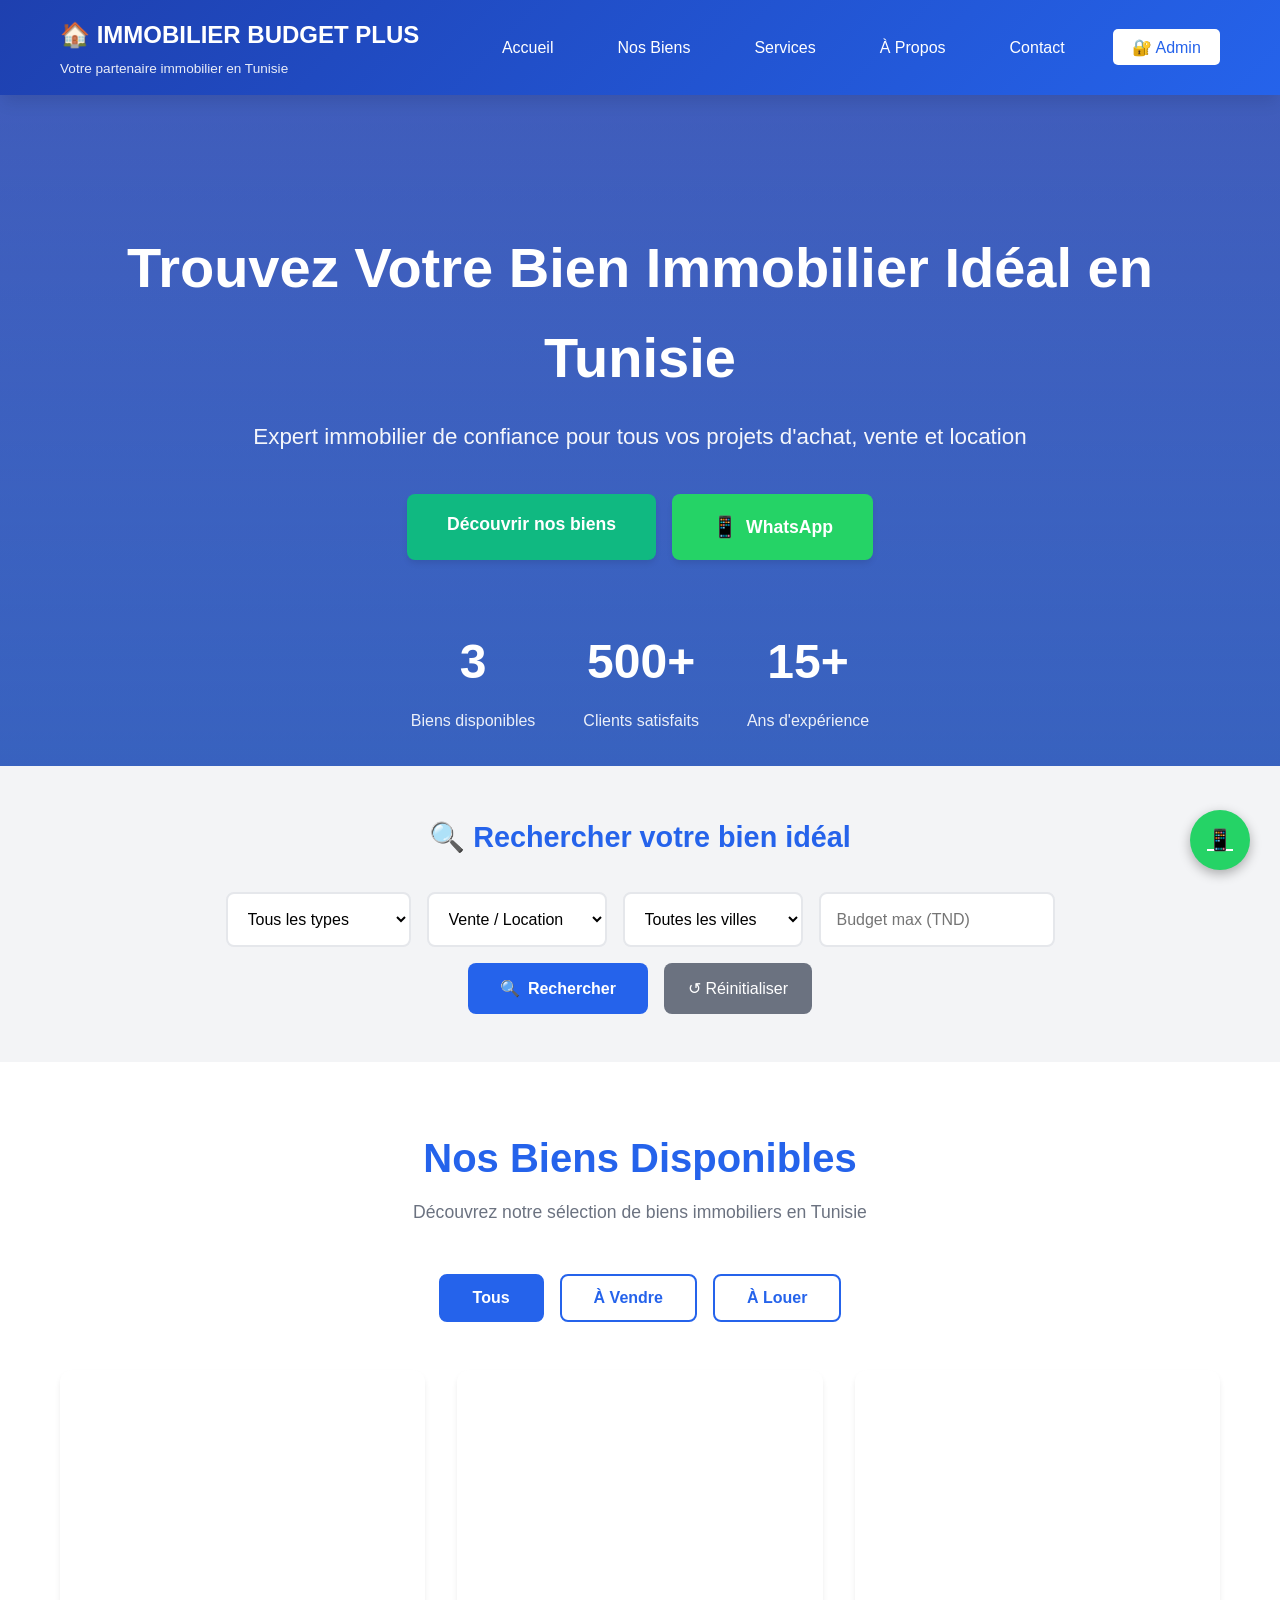
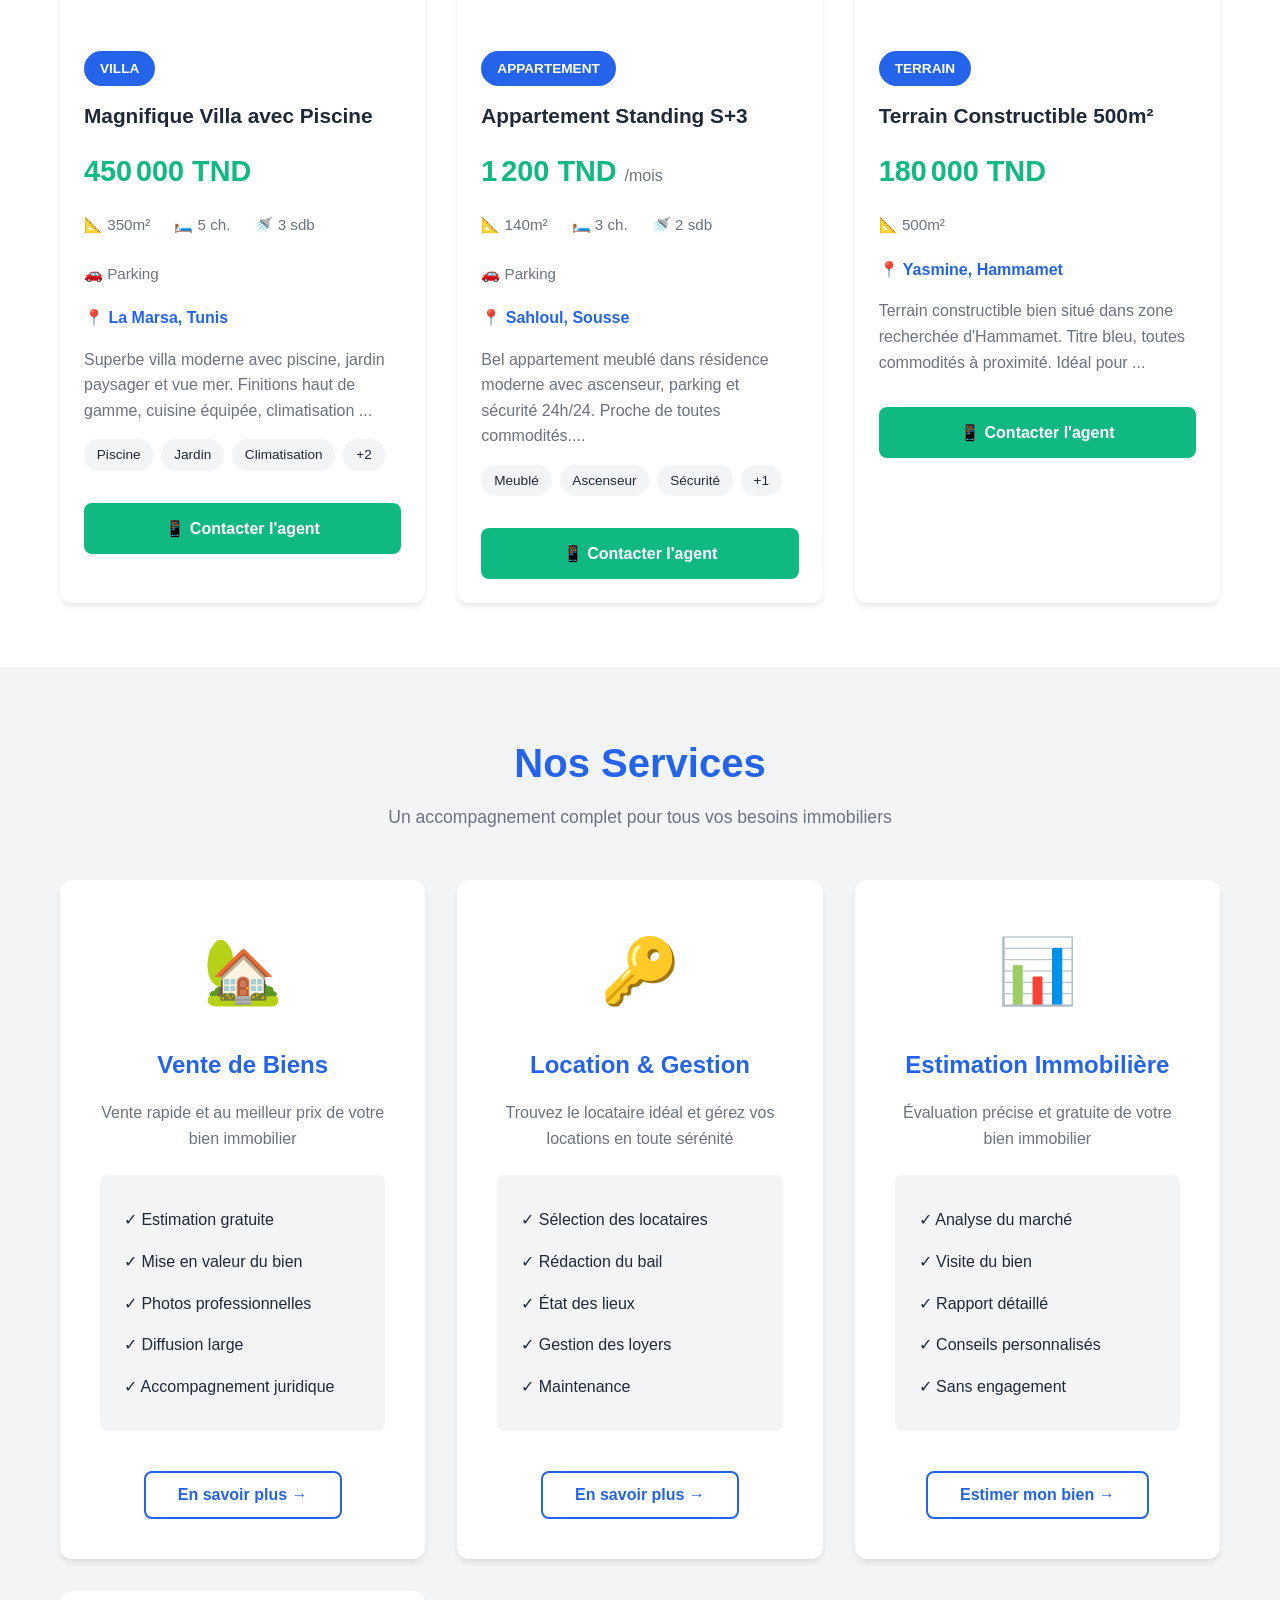
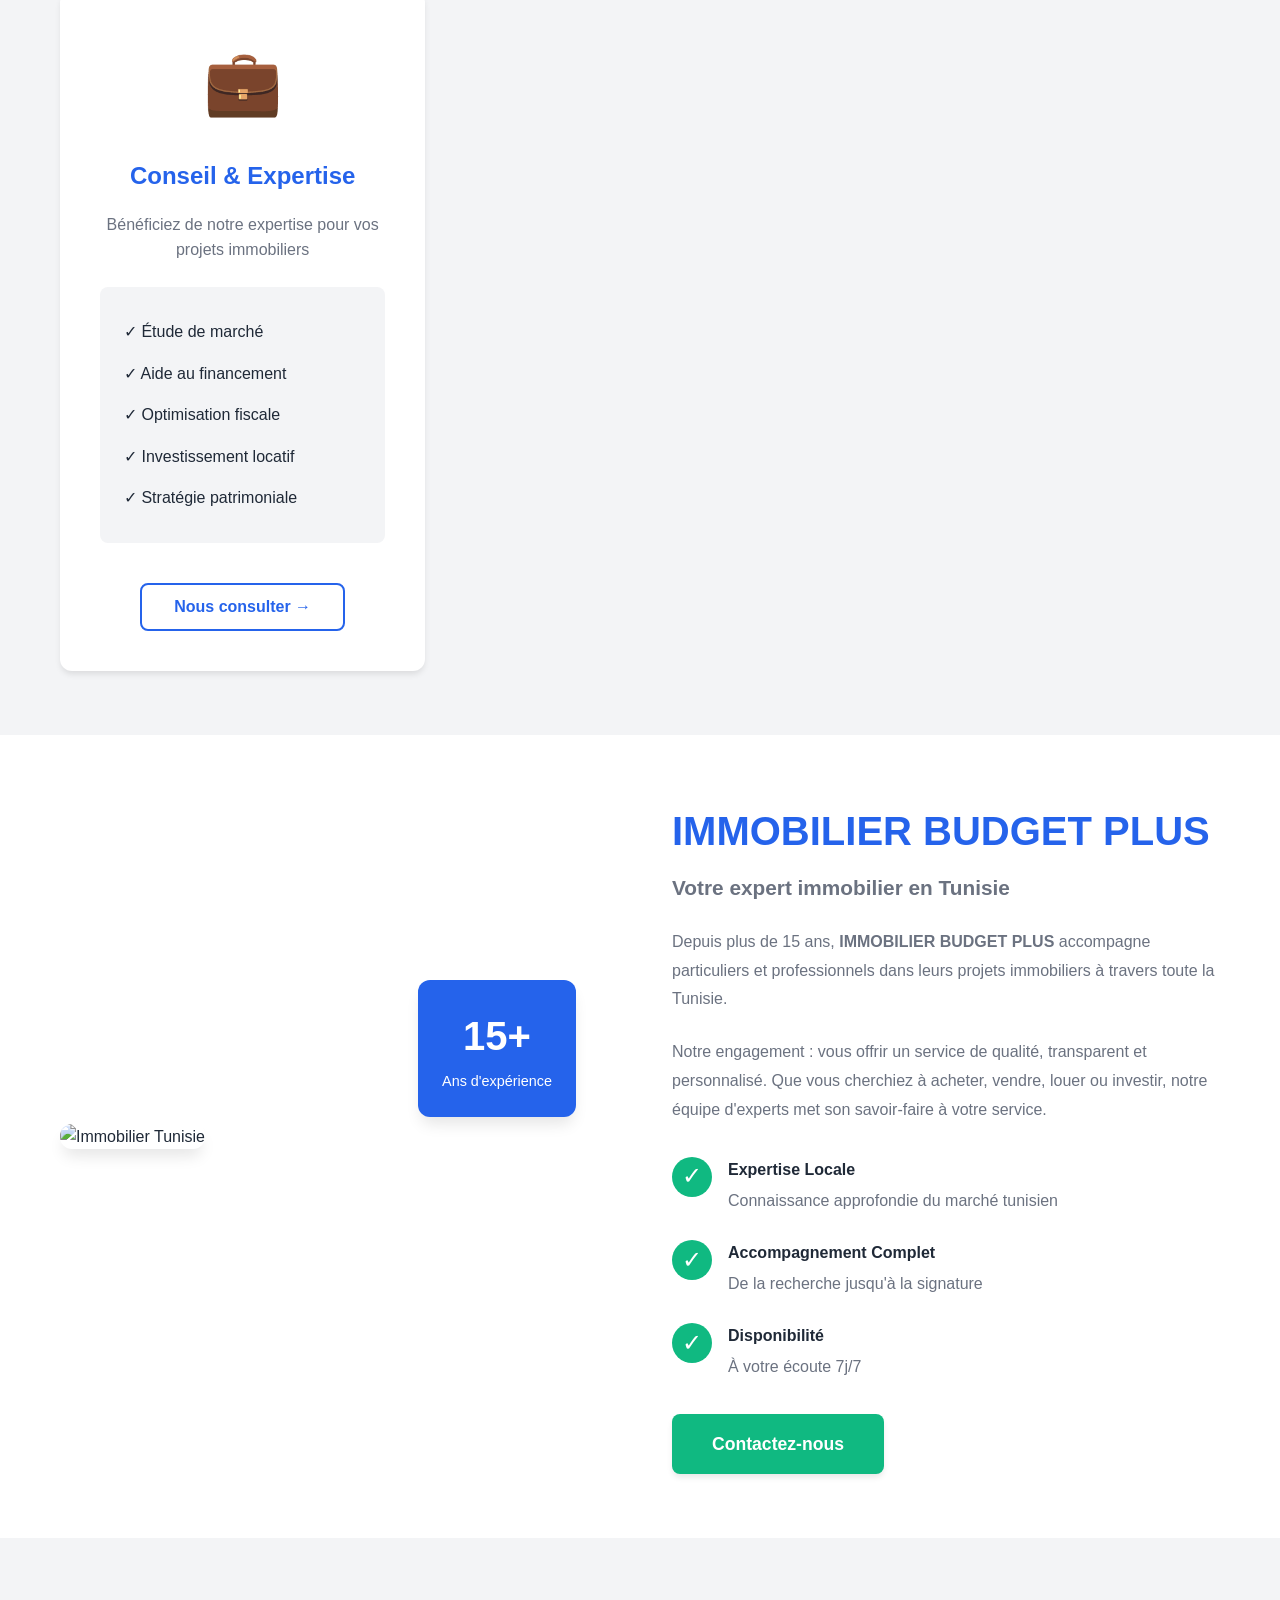
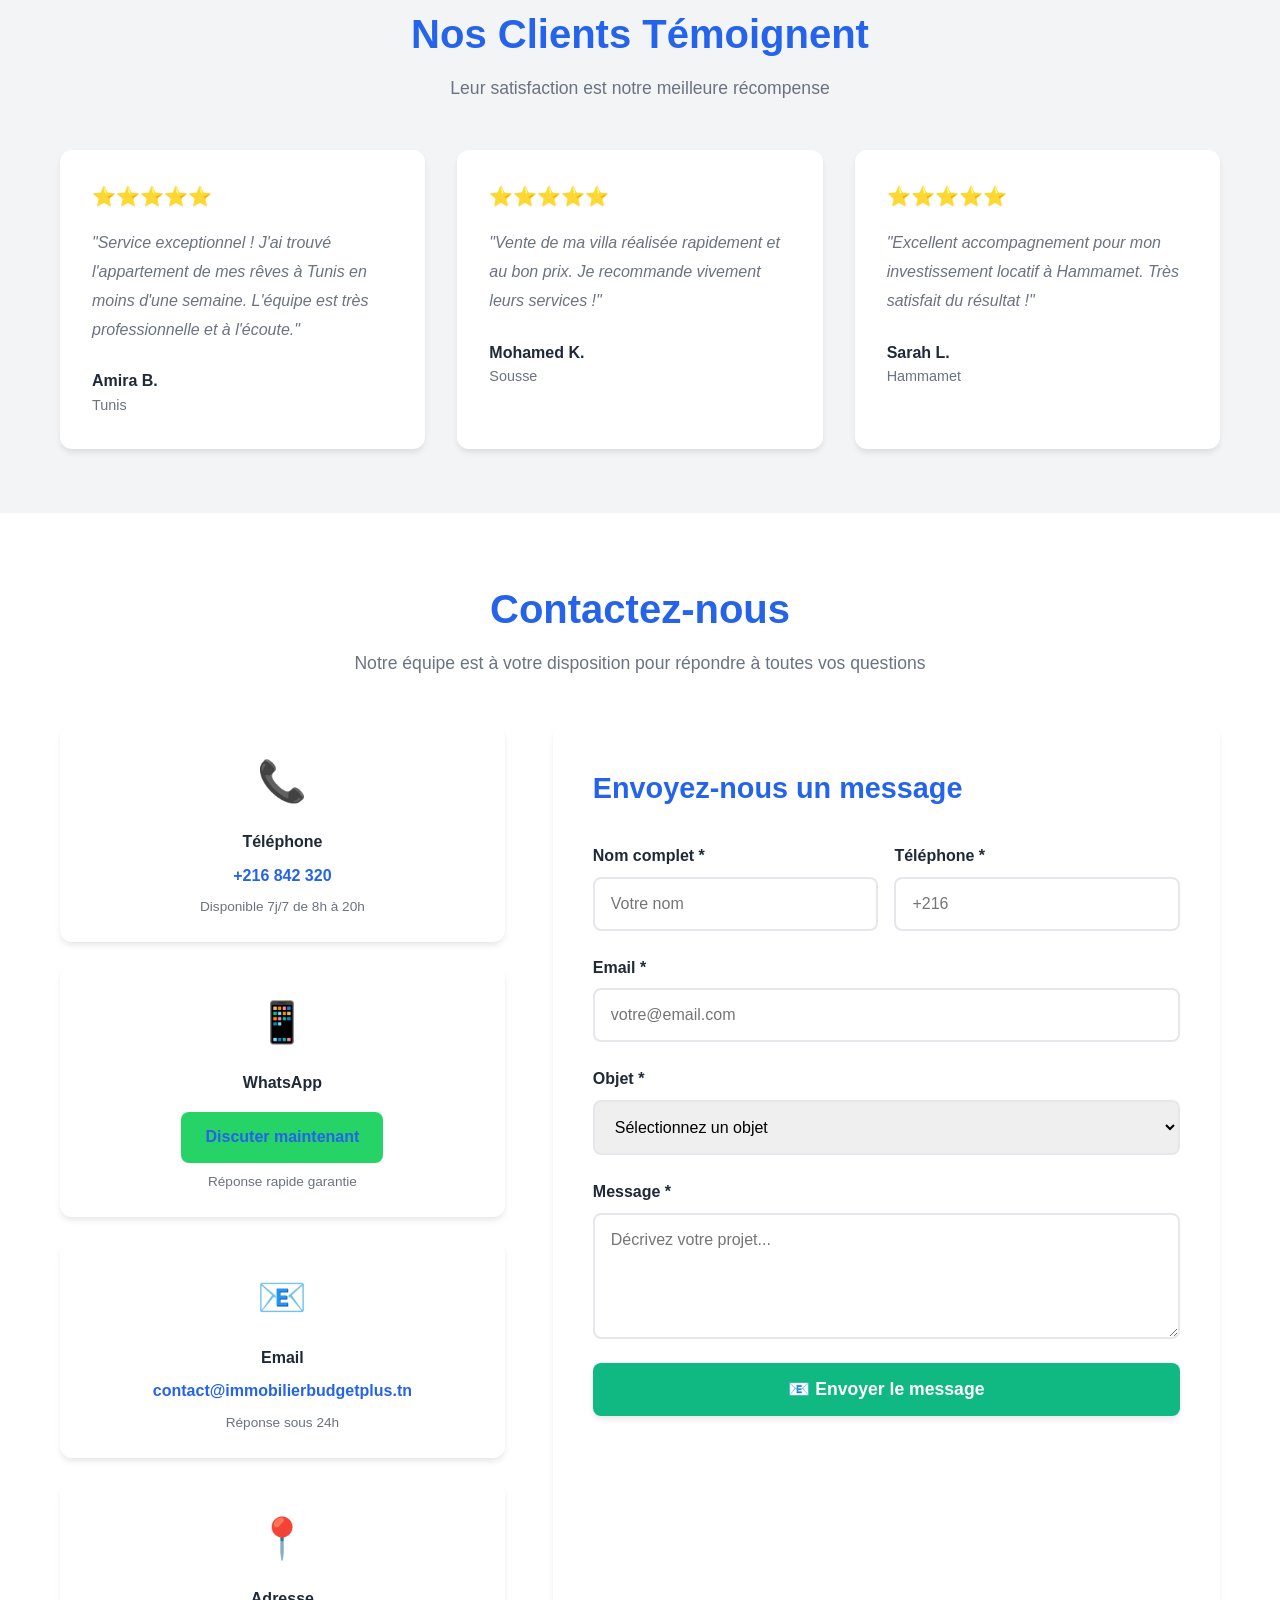
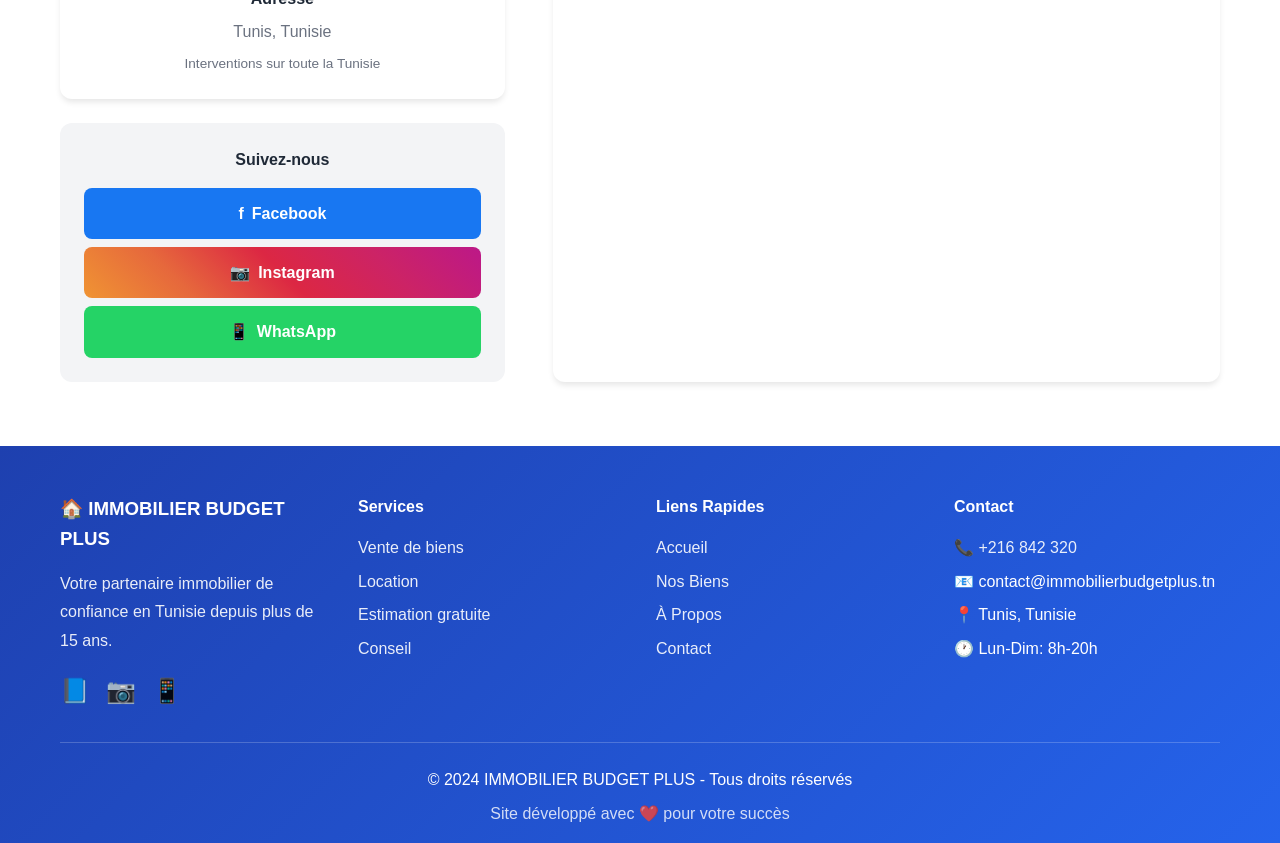
==== index.html @ 7d94a176 "Add files via upload" ====
<!DOCTYPE html>
<html lang="fr">
<head>
    <meta charset="UTF-8">
    <meta name="viewport" content="width=device-width, initial-scale=1.0">
    <title>IMMOBILIER BUDGET PLUS - Votre Agent Immobilier en Tunisie</title>
    <link rel="stylesheet" href="style.css">
</head>
<body>
    <!-- En-tête -->
    <header>
        <nav class="navbar">
            <div class="container">
                <div class="logo">
                    <h1>🏠 IMMOBILIER BUDGET PLUS</h1>
                    <p class="slogan">Votre partenaire immobilier en Tunisie</p>
                </div>
                <ul class="nav-menu">
                    <li><a href="#accueil">Accueil</a></li>
                    <li><a href="#biens">Nos Biens</a></li>
                    <li><a href="#services">Services</a></li>
                    <li><a href="#apropos">À Propos</a></li>
                    <li><a href="#contact">Contact</a></li>
                    <li><a href="admin.html" class="btn-admin">🔐 Admin</a></li>
                </ul>
                <div class="mobile-menu-toggle" onclick="toggleMobileMenu()">
                    <span></span>
                    <span></span>
                    <span></span>
                </div>
            </div>
        </nav>
    </header>

    <!-- Section Hero -->
    <section id="accueil" class="hero">
        <div class="hero-overlay"></div>
        <div class="hero-content">
            <h2>Trouvez Votre Bien Immobilier Idéal en Tunisie</h2>
            <p>Expert immobilier de confiance pour tous vos projets d'achat, vente et location</p>
            <div class="hero-buttons">
                <a href="#biens" class="btn-primary">Découvrir nos biens</a>
                <a href="https://wa.me/216842320?text=Bonjour,%20je%20souhaite%20des%20informations%20sur%20vos%20biens%20immobiliers" 
                   class="btn-whatsapp" target="_blank">
                    <span class="whatsapp-icon">📱</span> WhatsApp
                </a>
            </div>
        </div>
        <div class="hero-stats">
            <div class="stat-item">
                <h3 id="biensCount">0</h3>
                <p>Biens disponibles</p>
            </div>
            <div class="stat-item">
                <h3>500+</h3>
                <p>Clients satisfaits</p>
            </div>
            <div class="stat-item">
                <h3>15+</h3>
                <p>Ans d'expérience</p>
            </div>
        </div>
    </section>

    <!-- Barre de recherche -->
    <section class="search-section">
        <div class="container">
            <h3>🔍 Rechercher votre bien idéal</h3>
            <div class="search-bar">
                <select id="typeFilter">
                    <option value="">Tous les types</option>
                    <option value="appartement">Appartement</option>
                    <option value="maison">Maison</option>
                    <option value="villa">Villa</option>
                    <option value="terrain">Terrain</option>
                    <option value="commerce">Local Commercial</option>
                    <option value="bureau">Bureau</option>
                </select>
                
                <select id="transactionFilter">
                    <option value="">Vente / Location</option>
                    <option value="vente">Vente</option>
                    <option value="location">Location</option>
                </select>
                
                <select id="villeFilter">
                    <option value="">Toutes les villes</option>
                    <option value="Tunis">Tunis</option>
                    <option value="Sfax">Sfax</option>
                    <option value="Sousse">Sousse</option>
                    <option value="Nabeul">Nabeul</option>
                    <option value="Hammamet">Hammamet</option>
                    <option value="Monastir">Monastir</option>
                    <option value="Bizerte">Bizerte</option>
                    <option value="Ariana">Ariana</option>
                </select>
                
                <input type="number" id="budgetMax" placeholder="Budget max (TND)">
                
                <button onclick="filtrerBiens()" class="btn-search">
                    <span>🔍</span> Rechercher
                </button>
                
                <button onclick="reinitialiserFiltre()" class="btn-reset">
                    ↺ Réinitialiser
                </button>
            </div>
        </div>
    </section>

    <!-- Liste des biens -->
    <section id="biens" class="biens-section">
        <div class="container">
            <div class="section-header">
                <h2>Nos Biens Disponibles</h2>
                <p class="section-subtitle">Découvrez notre sélection de biens immobiliers en Tunisie</p>
            </div>
            
            <div class="filter-tabs">
                <button class="tab-btn active" onclick="filtrerParTransaction('')">Tous</button>
                <button class="tab-btn" onclick="filtrerParTransaction('vente')">À Vendre</button>
                <button class="tab-btn" onclick="filtrerParTransaction('location')">À Louer</button>
            </div>
            
            <div id="listeBiens" class="biens-grid">
                <!-- Les biens seront affichés ici dynamiquement -->
            </div>
            
            <div id="aucunBien" class="no-results" style="display: none;">
                <div class="no-results-icon">🏠</div>
                <h3>Aucun bien trouvé</h3>
                <p>Essayez de modifier vos critères de recherche</p>
                <button onclick="reinitialiserFiltre()" class="btn-primary">Voir tous les biens</button>
            </div>
        </div>
    </section>

    <!-- Services -->
    <section id="services" class="services-section">
        <div class="container">
            <div class="section-header">
                <h2>Nos Services</h2>
                <p class="section-subtitle">Un accompagnement complet pour tous vos besoins immobiliers</p>
            </div>
            
            <div class="services-grid">
                <div class="service-card" onclick="ouvrirServiceModal('vente')">
                    <div class="service-icon">🏡</div>
                    <h3>Vente de Biens</h3>
                    <p>Vente rapide et au meilleur prix de votre bien immobilier</p>
                    <ul class="service-features">
                        <li>✓ Estimation gratuite</li>
                        <li>✓ Mise en valeur du bien</li>
                        <li>✓ Photos professionnelles</li>
                        <li>✓ Diffusion large</li>
                        <li>✓ Accompagnement juridique</li>
                    </ul>
                    <button class="btn-service">En savoir plus →</button>
                </div>
                
                <div class="service-card" onclick="ouvrirServiceModal('location')">
                    <div class="service-icon">🔑</div>
                    <h3>Location & Gestion</h3>
                    <p>Trouvez le locataire idéal et gérez vos locations en toute sérénité</p>
                    <ul class="service-features">
                        <li>✓ Sélection des locataires</li>
                        <li>✓ Rédaction du bail</li>
                        <li>✓ État des lieux</li>
                        <li>✓ Gestion des loyers</li>
                        <li>✓ Maintenance</li>
                    </ul>
                    <button class="btn-service">En savoir plus →</button>
                </div>
                
                <div class="service-card" onclick="ouvrirServiceModal('estimation')">
                    <div class="service-icon">📊</div>
                    <h3>Estimation Immobilière</h3>
                    <p>Évaluation précise et gratuite de votre bien immobilier</p>
                    <ul class="service-features">
                        <li>✓ Analyse du marché</li>
                        <li>✓ Visite du bien</li>
                        <li>✓ Rapport détaillé</li>
                        <li>✓ Conseils personnalisés</li>
                        <li>✓ Sans engagement</li>
                    </ul>
                    <button class="btn-service">Estimer mon bien →</button>
                </div>
                
                <div class="service-card" onclick="ouvrirServiceModal('conseil')">
                    <div class="service-icon">💼</div>
                    <h3>Conseil & Expertise</h3>
                    <p>Bénéficiez de notre expertise pour vos projets immobiliers</p>
                    <ul class="service-features">
                        <li>✓ Étude de marché</li>
                        <li>✓ Aide au financement</li>
                        <li>✓ Optimisation fiscale</li>
                        <li>✓ Investissement locatif</li>
                        <li>✓ Stratégie patrimoniale</li>
                    </ul>
                    <button class="btn-service">Nous consulter →</button>
                </div>
            </div>
        </div>
    </section>

    <!-- Modal Services -->
    <div id="serviceModal" class="modal">
        <div class="modal-content">
            <span class="close" onclick="fermerServiceModal()">&times;</span>
            <div id="modalBody"></div>
        </div>
    </div>

    <!-- Section À Propos -->
    <section id="apropos" class="apropos-section">
        <div class="container">
            <div class="apropos-content">
                <div class="apropos-image">
                    <img src="https://images.unsplash.com/photo-1560518883-ce09059eeffa?w=600" alt="Immobilier Tunisie">
                    <div class="apropos-badge">
                        <span class="badge-number">15+</span>
                        <span class="badge-text">Ans d'expérience</span>
                    </div>
                </div>
                <div class="apropos-text">
                    <h2>IMMOBILIER BUDGET PLUS</h2>
                    <h3>Votre expert immobilier en Tunisie</h3>
                    <p>Depuis plus de 15 ans, <strong>IMMOBILIER BUDGET PLUS</strong> accompagne particuliers et professionnels dans leurs projets immobiliers à travers toute la Tunisie.</p>
                    
                    <p>Notre engagement : vous offrir un service de qualité, transparent et personnalisé. Que vous cherchiez à acheter, vendre, louer ou investir, notre équipe d'experts met son savoir-faire à votre service.</p>
                    
                    <div class="apropos-values">
                        <div class="value-item">
                            <span class="value-icon">✓</span>
                            <div>
                                <h4>Expertise Locale</h4>
                                <p>Connaissance approfondie du marché tunisien</p>
                            </div>
                        </div>
                        <div class="value-item">
                            <span class="value-icon">✓</span>
                            <div>
                                <h4>Accompagnement Complet</h4>
                                <p>De la recherche jusqu'à la signature</p>
                            </div>
                        </div>
                        <div class="value-item">
                            <span class="value-icon">✓</span>
                            <div>
                                <h4>Disponibilité</h4>
                                <p>À votre écoute 7j/7</p>
                            </div>
                        </div>
                    </div>
                    
                    <a href="#contact" class="btn-primary">Contactez-nous</a>
                </div>
            </div>
        </div>
    </section>

    <!-- Témoignages -->
    <section class="testimonials-section">
        <div class="container">
            <div class="section-header">
                <h2>Nos Clients Témoignent</h2>
                <p class="section-subtitle">Leur satisfaction est notre meilleure récompense</p>
            </div>
            
            <div class="testimonials-grid">
                <div class="testimonial-card">
                    <div class="stars">⭐⭐⭐⭐⭐</div>
                    <p>"Service exceptionnel ! J'ai trouvé l'appartement de mes rêves à Tunis en moins d'une semaine. L'équipe est très professionnelle et à l'écoute."</p>
                    <div class="testimonial-author">
                        <strong>Amira B.</strong>
                        <span>Tunis</span>
                    </div>
                </div>
                
                <div class="testimonial-card">
                    <div class="stars">⭐⭐⭐⭐⭐</div>
                    <p>"Vente de ma villa réalisée rapidement et au bon prix. Je recommande vivement leurs services !"</p>
                    <div class="testimonial-author">
                        <strong>Mohamed K.</strong>
                        <span>Sousse</span>
                    </div>
                </div>
                
                <div class="testimonial-card">
                    <div class="stars">⭐⭐⭐⭐⭐</div>
                    <p>"Excellent accompagnement pour mon investissement locatif à Hammamet. Très satisfait du résultat !"</p>
                    <div class="testimonial-author">
                        <strong>Sarah L.</strong>
                        <span>Hammamet</span>
                    </div>
                </div>
            </div>
        </div>
    </section>

    <!-- Contact -->
    <section id="contact" class="contact-section">
        <div class="container">
            <div class="section-header">
                <h2>Contactez-nous</h2>
                <p class="section-subtitle">Notre équipe est à votre disposition pour répondre à toutes vos questions</p>
            </div>
            
            <div class="contact-content">
                <div class="contact-info">
                    <div class="contact-card">
                        <div class="contact-icon">📞</div>
                        <h4>Téléphone</h4>
                        <p><a href="tel:+216842320">+216 842 320</a></p>
                        <small>Disponible 7j/7 de 8h à 20h</small>
                    </div>
                    
                    <div class="contact-card">
                        <div class="contact-icon">📱</div>
                        <h4>WhatsApp</h4>
                        <a href="https://wa.me/216842320?text=Bonjour,%20je%20souhaite%20des%20informations" 
                           class="btn-whatsapp-contact" target="_blank">
                            Discuter maintenant
                        </a>
                        <small>Réponse rapide garantie</small>
                    </div>
                    
                    <div class="contact-card">
                        <div class="contact-icon">📧</div>
                        <h4>Email</h4>
                        <p><a href="mailto:contact@immobilierbudgetplus.tn">contact@immobilierbudgetplus.tn</a></p>
                        <small>Réponse sous 24h</small>
                    </div>
                    
                    <div class="contact-card">
                        <div class="contact-icon">📍</div>
                        <h4>Adresse</h4>
                        <p>Tunis, Tunisie</p>
                        <small>Interventions sur toute la Tunisie</small>
                    </div>
                    
                    <div class="contact-social">
                        <h4>Suivez-nous</h4>
                        <div class="social-links">
                            <a href="#" target="_blank" class="social-btn facebook">
                                <span>f</span> Facebook
                            </a>
                            <a href="#" target="_blank" class="social-btn instagram">
                                <span>📷</span> Instagram
                            </a>
                            <a href="https://wa.me/216842320" target="_blank" class="social-btn whatsapp">
                                <span>📱</span> WhatsApp
                            </a>
                        </div>
                    </div>
                </div>
                
                <div class="contact-form-container">
                    <h3>Envoyez-nous un message</h3>
                    <form class="contact-form" onsubmit="envoyerMessage(event)">
                        <div class="form-row">
                            <div class="form-group">
                                <label>Nom complet *</label>
                                <input type="text" id="contactNom" placeholder="Votre nom" required>
                            </div>
                            <div class="form-group">
                                <label>Téléphone *</label>
                                <input type="tel" id="contactTel" placeholder="+216" required>
                            </div>
                        </div>
                        
                        <div class="form-group">
                            <label>Email *</label>
                            <input type="email" id="contactEmail" placeholder="votre@email.com" required>
                        </div>
                        
                        <div class="form-group">
                            <label>Objet *</label>
                            <select id="contactObjet" required>
                                <option value="">Sélectionnez un objet</option>
                                <option value="achat">Achat d'un bien</option>
                                <option value="vente">Vendre mon bien</option>
                                <option value="location">Location</option>
                                <option value="estimation">Estimation gratuite</option>
                                <option value="conseil">Demande de conseil</option>
                                <option value="autre">Autre</option>
                            </select>
                        </div>
                        
                        <div class="form-group">
                            <label>Message *</label>
                            <textarea id="contactMessage" rows="5" placeholder="Décrivez votre projet..." required></textarea>
                        </div>
                        
                        <button type="submit" class="btn-primary btn-full">
                            📧 Envoyer le message
                        </button>
                    </form>
                </div>
            </div>
        </div>
    </section>

    <!-- Footer -->
    <footer>
        <div class="container">
            <div class="footer-content">
                <div class="footer-col">
                    <h3>🏠 IMMOBILIER BUDGET PLUS</h3>
                    <p>Votre partenaire immobilier de confiance en Tunisie depuis plus de 15 ans.</p>
                    <div class="footer-social">
                        <a href="#" title="Facebook">📘</a>
                        <a href="#" title="Instagram">📷</a>
                        <a href="https://wa.me/216842320" title="WhatsApp" target="_blank">📱</a>
                    </div>
                </div>
                
                <div class="footer-col">
                    <h4>Services</h4>
                    <ul>
                        <li><a href="#" onclick="ouvrirServiceModal('vente')">Vente de biens</a></li>
                        <li><a href="#" onclick="ouvrirServiceModal('location')">Location</a></li>
                        <li><a href="#" onclick="ouvrirServiceModal('estimation')">Estimation gratuite</a></li>
                        <li><a href="#" onclick="ouvrirServiceModal('conseil')">Conseil</a></li>
                    </ul>
                </div>
                
                <div class="footer-col">
                    <h4>Liens Rapides</h4>
                    <ul>
                        <li><a href="#accueil">Accueil</a></li>
                        <li><a href="#biens">Nos Biens</a></li>
                        <li><a href="#apropos">À Propos</a></li>
                        <li><a href="#contact">Contact</a></li>
                    </ul>
                </div>
                
                <div class="footer-col">
                    <h4>Contact</h4>
                    <ul>
                        <li>📞 <a href="tel:+216842320">+216 842 320</a></li>
                        <li>📧 contact@immobilierbudgetplus.tn</li>
                        <li>📍 Tunis, Tunisie</li>
                        <li>🕐 Lun-Dim: 8h-20h</li>
                    </ul>
                </div>
            </div>
            
            <div class="footer-bottom">
                <p>&copy; 2024 IMMOBILIER BUDGET PLUS - Tous droits réservés</p>
                <p class="footer-dev">Site développé avec ❤️ pour votre succès</p>
            </div>
        </div>
    </footer>

    <!-- Bouton WhatsApp flottant -->
    <a href="https://wa.me/216842320?text=Bonjour,%20je%20souhaite%20des%20informations%20sur%20vos%20biens%20immobiliers" 
       class="whatsapp-float" target="_blank" title="Contactez-nous sur WhatsApp">
        <span class="whatsapp-icon">📱</span>
    </a>

    <!-- Bouton retour en haut -->
    <button id="scrollTop" class="scroll-top" onclick="scrollToTop()">↑</button>

    <script src="script.js"></script>
</body>
</html>
---- style.css ----
/* ===== RESET & BASE ===== */
* {
    margin: 0;
    padding: 0;
    box-sizing: border-box;
}

:root {
    --primary: #2563eb;
    --primary-dark: #1e40af;
    --secondary: #10b981;
    --accent: #f59e0b;
    --danger: #ef4444;
    --dark: #1f2937;
    --gray: #6b7280;
    --light-gray: #f3f4f6;
    --white: #ffffff;
    --shadow: 0 4px 6px -1px rgba(0, 0, 0, 0.1);
    --shadow-lg: 0 10px 15px -3px rgba(0, 0, 0, 0.1);
}

html {
    scroll-behavior: smooth;
}

body {
    font-family: 'Segoe UI', Tahoma, Geneva, Verdana, sans-serif;
    line-height: 1.6;
    color: var(--dark);
    background: var(--white);
}

.container {
    max-width: 1200px;
    margin: 0 auto;
    padding: 0 20px;
}

/* ===== NAVIGATION ===== */
.navbar {
    background: linear-gradient(135deg, #1e40af 0%, #2563eb 100%);
    color: white;
    padding: 1rem 0;
    box-shadow: var(--shadow-lg);
    position: sticky;
    top: 0;
    z-index: 1000;
}

.navbar .container {
    display: flex;
    justify-content: space-between;
    align-items: center;
}

.logo h1 {
    font-size: 1.5rem;
    margin-bottom: 0.2rem;
}

.slogan {
    font-size: 0.85rem;
    opacity: 0.9;
    font-weight: 300;
}

.nav-menu {
    display: flex;
    list-style: none;
    gap: 2rem;
    align-items: center;
}

.nav-menu a {
    color: white;
    text-decoration: none;
    font-weight: 500;
    transition: all 0.3s;
    padding: 0.5rem 1rem;
    border-radius: 5px;
}

.nav-menu a:hover {
    background: rgba(255, 255, 255, 0.2);
}

.btn-admin {
    background: white !important;
    color: var(--primary) !important;
    padding: 0.6rem 1.2rem !important;
    border-radius: 8px;
    font-weight: 600;
}

.mobile-menu-toggle {
    display: none;
    flex-direction: column;
    gap: 4px;
    cursor: pointer;
}

.mobile-menu-toggle span {
    width: 25px;
    height: 3px;
    background: white;
    border-radius: 3px;
}

/* ===== HERO SECTION ===== */
.hero {
    position: relative;
    background: linear-gradient(rgba(30, 64, 175, 0.85), rgba(37, 99, 235, 0.85)),
                url('https://images.unsplash.com/photo-1560518883-ce09059eeffa?w=1600') center/cover;
    color: white;
    text-align: center;
    padding: 8rem 2rem 4rem;
    min-height: 600px;
    display: flex;
    flex-direction: column;
    justify-content: center;
}

.hero-overlay {
    position: absolute;
    top: 0;
    left: 0;
    right: 0;
    bottom: 0;
    background: linear-gradient(to bottom, transparent, rgba(0,0,0,0.2));
}

.hero-content {
    position: relative;
    z-index: 2;
}

.hero-content h2 {
    font-size: 3.5rem;
    margin-bottom: 1rem;
    animation: fadeInDown 1s;
}

.hero-content p {
    font-size: 1.4rem;
    margin-bottom: 2.5rem;
    opacity: 0.95;
    animation: fadeInUp 1s;
}

.hero-buttons {
    display: flex;
    gap: 1rem;
    justify-content: center;
    flex-wrap: wrap;
}

.btn-primary {
    background: var(--secondary);
    color: white;
    padding: 1rem 2.5rem;
    border: none;
    border-radius: 8px;
    cursor: pointer;
    font-size: 1.1rem;
    font-weight: 600;
    text-decoration: none;
    display: inline-block;
    transition: all 0.3s;
    box-shadow: var(--shadow);
}

.btn-primary:hover {
    transform: translateY(-3px);
    box-shadow: var(--shadow-lg);
    background: #059669;
}

.btn-whatsapp {
    background: #25D366;
    color: white;
    padding: 1rem 2.5rem;
    border-radius: 8px;
    text-decoration: none;
    font-size: 1.1rem;
    font-weight: 600;
    display: inline-flex;
    align-items: center;
    gap: 0.5rem;
    transition: all 0.3s;
    box-shadow: var(--shadow);
}

.btn-whatsapp:hover {
    transform: translateY(-3px);
    box-shadow: var(--shadow-lg);
    background: #128C7E;
}

.whatsapp-icon {
    font-size: 1.3rem;
}

.hero-stats {
    display: flex;
    justify-content: center;
    gap: 3rem;
    margin-top: 4rem;
    position: relative;
    z-index: 2;
}

.stat-item {
    text-align: center;
}

.stat-item h3 {
    font-size: 3rem;
    margin-bottom: 0.5rem;
    font-weight: 700;
}

.stat-item p {
    font-size: 1rem;
    opacity: 0.9;
}

/* ===== SEARCH SECTION ===== */
.search-section {
    background: var(--light-gray);
    padding: 3rem 0;
    margin-top: -2rem;
    position: relative;
    z-index: 3;
}

.search-section h3 {
    text-align: center;
    margin-bottom: 2rem;
    color: var(--primary);
    font-size: 1.8rem;
}

.search-bar {
    display: flex;
    gap: 1rem;
    justify-content: center;
    flex-wrap: wrap;
    max-width: 1000px;
    margin: 0 auto;
}

.search-bar select,
.search-bar input {
    padding: 1rem;
    border: 2px solid #e5e7eb;
    border-radius: 8px;
    font-size: 1rem;
    min-width: 180px;
    background: white;
    transition: all 0.3s;
}

.search-bar select:focus,
.search-bar input:focus {
    outline: none;
    border-color: var(--primary);
    box-shadow: 0 0 0 3px rgba(37, 99, 235, 0.1);
}

.btn-search {
    background: var(--primary);
    color: white;
    padding: 1rem 2rem;
    border: none;
    border-radius: 8px;
    cursor: pointer;
    font-size: 1rem;
    font-weight: 600;
    display: flex;
    align-items: center;
    gap: 0.5rem;
    transition: all 0.3s;
}

.btn-search:hover {
    background: var(--primary-dark);
    transform: translateY(-2px);
}

.btn-reset {
    background: var(--gray);
    color: white;
    padding: 1rem 1.5rem;
    border: none;
    border-radius: 8px;
    cursor: pointer;
    font-size: 1rem;
    transition: all 0.3s;
}

.btn-reset:hover {
    background: #4b5563;
}

/* ===== SECTIONS HEADER ===== */
.section-header {
    text-align: center;
    margin-bottom: 3rem;
}

.section-header h2 {
    font-size: 2.5rem;
    color: var(--primary);
    margin-bottom: 0.5rem;
}

.section-subtitle {
    color: var(--gray);
    font-size: 1.1rem;
}

/* ===== FILTER TABS ===== */
.filter-tabs {
    display: flex;
    justify-content: center;
    gap: 1rem;
    margin-bottom: 3rem;
    flex-wrap: wrap;
}

.tab-btn {
    padding: 0.8rem 2rem;
    border: 2px solid var(--primary);
    background: white;
    color: var(--primary);
    border-radius: 8px;
    cursor: pointer;
    font-size: 1rem;
    font-weight: 600;
    transition: all 0.3s;
}

.tab-btn:hover,
.tab-btn.active {
    background: var(--primary);
    color: white;
}

/* ===== BIENS SECTION ===== */
.biens-section {
    padding: 4rem 0;
}

.biens-grid {
    display: grid;
    grid-template-columns: repeat(auto-fill, minmax(350px, 1fr));
    gap: 2rem;
}

.bien-card {
    background: white;
    border-radius: 12px;
    overflow: hidden;
    box-shadow: var(--shadow);
    transition: all 0.3s;
    animation: fadeIn 0.5s;
}

.bien-card:hover {
    transform: translateY(-8px);
    box-shadow: var(--shadow-lg);
}

.bien-image {
    width: 100%;
    height: 250px;
    object-fit: cover;
}

.bien-content {
    padding: 1.5rem;
}

.bien-type {
    display: inline-block;
    background: var(--primary);
    color: white;
    padding: 0.4rem 1rem;
    border-radius: 20px;
    font-size: 0.85rem;
    font-weight: 600;
    margin-bottom: 0.8rem;
    text-transform: uppercase;
}

.bien-card h3 {
    color: var(--dark);
    margin-bottom: 0.8rem;
    font-size: 1.3rem;
}

.bien-prix {
    color: var(--secondary);
    font-size: 1.8rem;
    font-weight: 700;
    margin: 1rem 0;
}

.bien-prix small {
    font-size: 1rem;
    color: var(--gray);
    font-weight: 400;
}

.bien-details {
    display: flex;
    gap: 1.5rem;
    margin: 1.2rem 0;
    color: var(--gray);
    font-size: 0.95rem;
    flex-wrap: wrap;
}

.bien-localisation {
    color: var(--primary);
    font-weight: 600;
    margin: 0.8rem 0;
}

.bien-description {
    color: var(--gray);
    margin: 1rem 0;
    line-height: 1.6;
}

.bien-equipements {
    display: flex;
    gap: 0.5rem;
    flex-wrap: wrap;
    margin: 1rem 0;
}

.equipement-tag {
    background: var(--light-gray);
    padding: 0.3rem 0.8rem;
    border-radius: 15px;
    font-size: 0.85rem;
    color: var(--dark);
}

.btn-contact {
    width: 100%;
    background: var(--secondary);
    color: white;
    padding: 1rem;
    border: none;
    border-radius: 8px;
    cursor: pointer;
    font-size: 1rem;
    font-weight: 600;
    margin-top: 1rem;
    transition: all 0.3s;
}

.btn-contact:hover {
    background: #059669;
    transform: translateY(-2px);
}

.no-results {
    text-align: center;
    padding: 4rem 2rem;
    grid-column: 1/-1;
}

.no-results-icon {
    font-size: 4rem;
    margin-bottom: 1rem;
}

.no-results h3 {
    font-size: 1.8rem;
    color: var(--dark);
    margin-bottom: 0.5rem;
}

.no-results p {
    color: var(--gray);
    margin-bottom: 2rem;
}

/* ===== SERVICES SECTION ===== */
.services-section {
    background: var(--light-gray);
    padding: 4rem 0;
}

.services-grid {
    display: grid;
    grid-template-columns: repeat(auto-fit, minmax(280px, 1fr));
    gap: 2rem;
}

.service-card {
    background: white;
    padding: 2.5rem;
    border-radius: 12px;
    text-align: center;
    box-shadow: var(--shadow);
    transition: all 0.3s;
    cursor: pointer;
}

.service-card:hover {
    transform: translateY(-8px);
    box-shadow: var(--shadow-lg);
}

.service-icon {
    font-size: 4rem;
    display: block;
    margin-bottom: 1.5rem;
}

.service-card h3 {
    color: var(--primary);
    margin-bottom: 1rem;
    font-size: 1.5rem;
}

.service-card > p {
    color: var(--gray);
    margin-bottom: 1.5rem;
}

.service-features {
    list-style: none;
    text-align: left;
    margin: 1.5rem 0;
    padding: 1.5rem;
    background: var(--light-gray);
    border-radius: 8px;
}

.service-features li {
    padding: 0.5rem 0;
    color: var(--dark);
}

.btn-service {
    background: none;
    border: 2px solid var(--primary);
    color: var(--primary);
    padding: 0.8rem 2rem;
    border-radius: 8px;
    cursor: pointer;
    font-size: 1rem;
    font-weight: 600;
    margin-top: 1rem;
    transition: all 0.3s;
}

.service-card:hover .btn-service {
    background: var(--primary);
    color: white;
}

/* ===== MODAL ===== */
.modal {
    display: none;
    position: fixed;
    z-index: 2000;
    left: 0;
    top: 0;
    width: 100%;
    height: 100%;
    background-color: rgba(0, 0, 0, 0.7);
    animation: fadeIn 0.3s;
}

.modal-content {
    background-color: white;
    margin: 5% auto;
    padding: 3rem;
    border-radius: 12px;
    width: 90%;
    max-width: 700px;
    max-height: 80vh;
    overflow-y: auto;
    position: relative;
    animation: slideDown 0.3s;
}

.close {
    color: var(--gray);
    position: absolute;
    right: 1.5rem;
    top: 1rem;
    font-size: 2rem;
    font-weight: bold;
    cursor: pointer;
    transition: color 0.3s;
}

.close:hover {
    color: var(--dark);
}

.modal-header {
    text-align: center;
    margin-bottom: 2rem;
}

.modal-icon {
    font-size: 4rem;
    margin-bottom: 1rem;
}

.modal-body h3 {
    color: var(--primary);
    font-size: 2rem;
    margin-bottom: 1rem;
}

.modal-body p {
    color: var(--gray);
    margin-bottom: 2rem;
    line-height: 1.8;
}

.modal-features {
    background: var(--light-gray);
    padding: 2rem;
    border-radius: 8px;
    margin: 2rem 0;
}

.modal-features h4 {
    color: var(--dark);
    margin-bottom: 1rem;
}

.modal-features ul {
    list-style: none;
}

.modal-features li {
    padding: 0.5rem 0;
    color: var(--dark);
}

.modal-cta {
    background: var(--primary);
    color: white;
    padding: 1rem 2rem;
    border: none;
    border-radius: 8px;
    cursor: pointer;
    font-size: 1.1rem;
    font-weight: 600;
    width: 100%;
    margin-top: 1rem;
}

.modal-cta:hover {
    background: var(--primary-dark);
}

/* ===== À PROPOS ===== */
.apropos-section {
    padding: 4rem 0;
}

.apropos-content {
    display: grid;
    grid-template-columns: 1fr 1fr;
    gap: 4rem;
    align-items: center;
}

.apropos-image {
    position: relative;
}

.apropos-image img {
    width: 100%;
    border-radius: 12px;
    box-shadow: var(--shadow-lg);
}

.apropos-badge {
    position: absolute;
    bottom: 2rem;
    right: 2rem;
    background: var(--primary);
    color: white;
    padding: 1.5rem;
    border-radius: 12px;
    text-align: center;
    box-shadow: var(--shadow-lg);
}

.badge-number {
    display: block;
    font-size: 2.5rem;
    font-weight: 700;
}

.badge-text {
    font-size: 0.9rem;
}

.apropos-text h2 {
    color: var(--primary);
    font-size: 2.5rem;
    margin-bottom: 0.5rem;
}

.apropos-text h3 {
    color: var(--gray);
    font-size: 1.3rem;
    margin-bottom: 1.5rem;
}

.apropos-text p {
    color: var(--gray);
    line-height: 1.8;
    margin-bottom: 1.5rem;
}

.apropos-values {
    margin: 2rem 0;
}

.value-item {
    display: flex;
    gap: 1rem;
    margin-bottom: 1.5rem;
}

.value-icon {
    background: var(--secondary);
    color: white;
    width: 40px;
    height: 40px;
    border-radius: 50%;
    display: flex;
    align-items: center;
    justify-content: center;
    font-size: 1.5rem;
    flex-shrink: 0;
}

.value-item h4 {
    color: var(--dark);
    margin-bottom: 0.3rem;
}

.value-item p {
    color: var(--gray);
    margin: 0;
}

/* ===== TESTIMONIALS ===== */
.testimonials-section {
    padding: 4rem 0;
    background: var(--light-gray);
}

.testimonials-grid {
    display: grid;
    grid-template-columns: repeat(auto-fit, minmax(300px, 1fr));
    gap: 2rem;
}

.testimonial-card {
    background: white;
    padding: 2rem;
    border-radius: 12px;
    box-shadow: var(--shadow);
}

.stars {
    color: #fbbf24;
    font-size: 1.2rem;
    margin-bottom: 1rem;
}

.testimonial-card p {
    color: var(--gray);
    line-height: 1.8;
    margin-bottom: 1.5rem;
    font-style: italic;
}

.testimonial-author {
    display: flex;
    flex-direction: column;
}

.testimonial-author strong {
    color: var(--dark);
}

.testimonial-author span {
    color: var(--gray);
    font-size: 0.9rem;
}

/* ===== CONTACT ===== */
.contact-section {
    padding: 4rem 0;
}

.contact-content {
    display: grid;
    grid-template-columns: 1fr 1.5fr;
    gap: 3rem;
}

.contact-info {
    display: flex;
    flex-direction: column;
    gap: 1.5rem;
}

.contact-card {
    background: white;
    padding: 1.5rem;
    border-radius: 12px;
    box-shadow: var(--shadow);
    text-align: center;
}

.contact-icon {
    font-size: 2.5rem;
    margin-bottom: 1rem;
}

.contact-card h4 {
    color: var(--dark);
    margin-bottom: 0.5rem;
}

.contact-card p {
    color: var(--gray);
}

.contact-card a {
    color: var(--primary);
    text-decoration: none;
    font-weight: 600;
}

.contact-card small {
    display: block;
    margin-top: 0.5rem;
    color: var(--gray);
    font-size: 0.85rem;
}

.btn-whatsapp-contact {
    background: #25D366;
    color: white;
    padding: 0.8rem 1.5rem;
    border-radius: 8px;
    text-decoration: none;
    display: inline-block;
    font-weight: 600;
    margin-top: 0.5rem;
    transition: all 0.3s;
}

.btn-whatsapp-contact:hover {
    background: #128C7E;
}

.contact-social {
    background: var(--light-gray);
    padding: 1.5rem;
    border-radius: 12px;
}

.contact-social h4 {
    margin-bottom: 1rem;
    text-align: center;
}

.social-links {
    display: flex;
    flex-direction: column;
    gap: 0.5rem;
}

.social-btn {
    padding: 0.8rem;
    border-radius: 8px;
    text-decoration: none;
    color: white;
    font-weight: 600;
    text-align: center;
    transition: all 0.3s;
    display: flex;
    align-items: center;
    justify-content: center;
    gap: 0.5rem;
}

.facebook {
    background: #1877f2;
}

.instagram {
    background: linear-gradient(45deg, #f09433 0%, #e6683c 25%, #dc2743 50%, #cc2366 75%, #bc1888 100%);
}

.whatsapp {
    background: #25D366;
}

.social-btn:hover {
    transform: translateX(5px);
}

.contact-form-container {
    background: white;
    padding: 2.5rem;
    border-radius: 12px;
    box-shadow: var(--shadow);
}

.contact-form-container h3 {
    color: var(--primary);
    margin-bottom: 2rem;
    font-size: 1.8rem;
}

.contact-form {
    display: flex;
    flex-direction: column;
    gap: 1.5rem;
}

.form-row {
    display: grid;
    grid-template-columns: 1fr 1fr;
    gap: 1rem;
}

.form-group {
    display: flex;
    flex-direction: column;
}

.form-group label {
    margin-bottom: 0.5rem;
    font-weight: 600;
    color: var(--dark);
}

.form-group input,
.form-group select,
.form-group textarea {
    padding: 1rem;
    border: 2px solid #e5e7eb;
    border-radius: 8px;
    font-size: 1rem;
    transition: all 0.3s;
    font-family: inherit;
}

.form-group input:focus,
.form-group select:focus,
.form-group textarea:focus {
    outline: none;
    border-color: var(--primary);
    box-shadow: 0 0 0 3px rgba(37, 99, 235, 0.1);
}

.btn-full {
    width: 100%;
}

/* ===== FOOTER ===== */
footer {
    background: linear-gradient(135deg, #1e40af 0%, #2563eb 100%);
    color: white;
    padding: 3rem 0 1rem;
}

.footer-content {
    display: grid;
    grid-template-columns: repeat(auto-fit, minmax(250px, 1fr));
    gap: 2rem;
    margin-bottom: 2rem;
}

.footer-col h3,
.footer-col h4 {
    margin-bottom: 1rem;
}

.footer-col p {
    opacity: 0.9;
    line-height: 1.8;
}

.footer-col ul {
    list-style: none;
}

.footer-col ul li {
    margin-bottom: 0.5rem;
}

.footer-col a {
    color: white;
    text-decoration: none;
    opacity: 0.9;
    transition: opacity 0.3s;
}

.footer-col a:hover {
    opacity: 1;
}

.footer-social {
    display: flex;
    gap: 1rem;
    margin-top: 1rem;
}

.footer-social a {
    font-size: 1.5rem;
}

.footer-bottom {
    border-top: 1px solid rgba(255, 255, 255, 0.2);
    padding-top: 1.5rem;
    text-align: center;
}

.footer-dev {
    opacity: 0.8;
    margin-top: 0.5rem;
}

/* ===== BOUTONS FLOTTANTS ===== */
.whatsapp-float {
    position: fixed;
    bottom: 30px;
    right: 30px;
    background: #25D366;
    color: white;
    width: 60px;
    height: 60px;
    border-radius: 50%;
    display: flex;
    align-items: center;
    justify-content: center;
    font-size: 2rem;
    box-shadow: 0 4px 12px rgba(0, 0, 0, 0.3);
    z-index: 999;
    transition: all 0.3s;
    animation: pulse 2s infinite;
}

.whatsapp-float:hover {
    transform: scale(1.1);
    box-shadow: 0 6px 20px rgba(37, 211, 102, 0.5);
}

.scroll-top {
    position: fixed;
    bottom: 30px;
    left: 30px;
    background: var(--primary);
    color: white;
    width: 50px;
    height: 50px;
    border-radius: 50%;
    border: none;
    font-size: 1.5rem;
    cursor: pointer;
    display: none;
    align-items: center;
    justify-content: center;
    box-shadow: var(--shadow-lg);
    z-index: 999;
    transition: all 0.3s;
}

.scroll-top:hover {
    background: var(--primary-dark);
    transform: translateY(-3px);
}

.scroll-top.visible {
    display: flex;
}

/* ===== ADMIN ===== */
.admin-nav {
    display: flex;
    gap: 1rem;
    align-items: center;
}

.btn-export {
    background: var(--secondary);
    color: white;
    padding: 0.8rem 1.5rem;
    border: none;
    border-radius: 8px;
    cursor: pointer;
    font-weight: 600;
}

.admin-section {
    padding: 2rem 0;
    min-height: 80vh;
    background: var(--light-gray);
}

.admin-stats {
    display: grid;
    grid-template-columns: repeat(auto-fit, minmax(250px, 1fr));
    gap: 1.5rem;
    margin-bottom: 3rem;
}

.stat-card {
    background: white;
    padding: 2rem;
    border-radius: 12px;
    box-shadow: var(--shadow);
    display: flex;
    align-items: center;
    gap: 1.5rem;
}

.stat-icon {
    font-size: 3rem;
}

.stat-info h3 {
    font-size: 2.5rem;
    color: var(--primary);
    margin-bottom: 0.3rem;
}

.stat-info p {
    color: var(--gray);
}

.admin-section h2 {
    color: var(--primary);
    margin-bottom: 2rem;
    font-size: 2rem;
}

.admin-form {
    background: white;
    padding: 2.5rem;
    border-radius: 12px;
    box-shadow: var(--shadow);
    margin-bottom: 3rem;
}

.admin-form h3 {
    color: var(--primary);
    margin-bottom: 2rem;
    font-size: 1.8rem;
}

.form-section {
    margin-bottom: 2.5rem;
    padding-bottom: 2rem;
    border-bottom: 2px solid var(--light-gray);
}

.form-section:last-child {
    border-bottom: none;
}

.form-section h4 {
    color: var(--dark);
    margin-bottom: 1.5rem;
    font-size: 1.3rem;
}

.form-hint {
    display: block;
    color: var(--gray);
    font-size: 0.85rem;
    margin-top: 0.3rem;
}

.form-checkboxes {
    display: grid;
    grid-template-columns: repeat(auto-fill, minmax(200px, 1fr));
    gap: 1rem;
}

.checkbox-item {
    display: flex;
    align-items: center;
    gap: 0.5rem;
    cursor: pointer;
    padding: 0.8rem;
    border: 2px solid #e5e7eb;
    border-radius: 8px;
    transition: all 0.3s;
}

.checkbox-item:hover {
    border-color: var(--primary);
    background: rgba(37, 99, 235, 0.05);
}

.checkbox-item input[type="checkbox"] {
    width: 18px;
    height: 18px;
    cursor: pointer;
}

.form-actions {
    display: flex;
    gap: 1rem;
    margin-top: 2rem;
}

.btn-large {
    padding: 1.2rem 3rem;
    font-size: 1.1rem;
}

.admin-list {
    background: white;
    padding: 2.5rem;
    border-radius: 12px;
    box-shadow: var(--shadow);
}

.admin-list-header {
    display: flex;
    justify-content: space-between;
    align-items: center;
    margin-bottom: 2rem;
    flex-wrap: wrap;
    gap: 1rem;
}

.admin-list h3 {
    color: var(--primary);
    font-size: 1.5rem;
}

.admin-filters {
    display: flex;
    gap: 1rem;
}

.admin-bien-item {
    background: var(--light-gray);
    padding: 1.5rem;
    border-radius: 8px;
    margin-bottom: 1rem;
    display: grid;
    grid-template-columns: 1fr auto;
    gap: 1.5rem;
    align-items: center;
    transition: all 0.3s;
}

.admin-bien-item:hover {
    box-shadow: var(--shadow);
}

.admin-bien-item strong {
    display: block;
    color: var(--dark);
    font-size: 1.1rem;
    margin-bottom: 0.5rem;
}

.admin-bien-item small {
    color: var(--gray);
}

.btn-delete {
    background: var(--danger);
    color: white;
    padding: 0.8rem 1.5rem;
    border: none;
    border-radius: 8px;
    cursor: pointer;
    font-weight: 600;
    transition: all 0.3s;
}

.btn-delete:hover {
    background: #dc2626;
    transform: scale(1.05);
}

/* ===== ANIMATIONS ===== */
@keyframes fadeIn {
    from {
        opacity: 0;
    }
    to {
        opacity: 1;
    }
}

@keyframes fadeInDown {
    from {
        opacity: 0;
        transform: translateY(-20px);
    }
    to {
        opacity: 1;
        transform: translateY(0);
    }
}

@keyframes fadeInUp {
    from {
        opacity: 0;
        transform: translateY(20px);
    }
    to {
        opacity: 1;
        transform: translateY(0);
    }
}

@keyframes slideDown {
    from {
        transform: translateY(-50px);
        opacity: 0;
    }
    to {
        transform: translateY(0);
        opacity: 1;
    }
}

@keyframes pulse {
    0% {
        box-shadow: 0 0 0 0 rgba(37, 211, 102, 0.7);
    }
    70% {
        box-shadow: 0 0 0 15px rgba(37, 211, 102, 0);
    }
    100% {
        box-shadow: 0 0 0 0 rgba(37, 211, 102, 0);
    }
}

/* ===== RESPONSIVE ===== */
@media (max-width: 968px) {
    .nav-menu {
        display: none;
    }
    
    .mobile-menu-toggle {
        display: flex;
    }
    
    .hero-content h2 {
        font-size: 2.5rem;
    }
    
    .hero-stats {
        flex-direction: column;
        gap: 1.5rem;
    }
    
    .contact-content,
    .apropos-content {
        grid-template-columns: 1fr;
    }
    
    .form-row {
        grid-template-columns: 1fr;
    }
    
    .biens-grid {
        grid-template-columns: 1fr;
    }
    
    .search-bar {
        flex-direction: column;
    }
    
    .search-bar select,
    .search-bar input {
        width: 100%;
    }
}

@media (max-width: 768px) {
    .hero-content h2 {
        font-size: 2rem;
    }
    
    .hero-content p {
        font-size: 1.1rem;
    }
    
    .section-header h2 {
        font-size: 2rem;
    }
    
    .whatsapp-float {
        bottom: 20px;
        right: 20px;
        width: 50px;
        height: 50px;
        font-size: 1.5rem;
    }
    
    .scroll-top {
        bottom: 90px;
        left: 20px;
    }
}
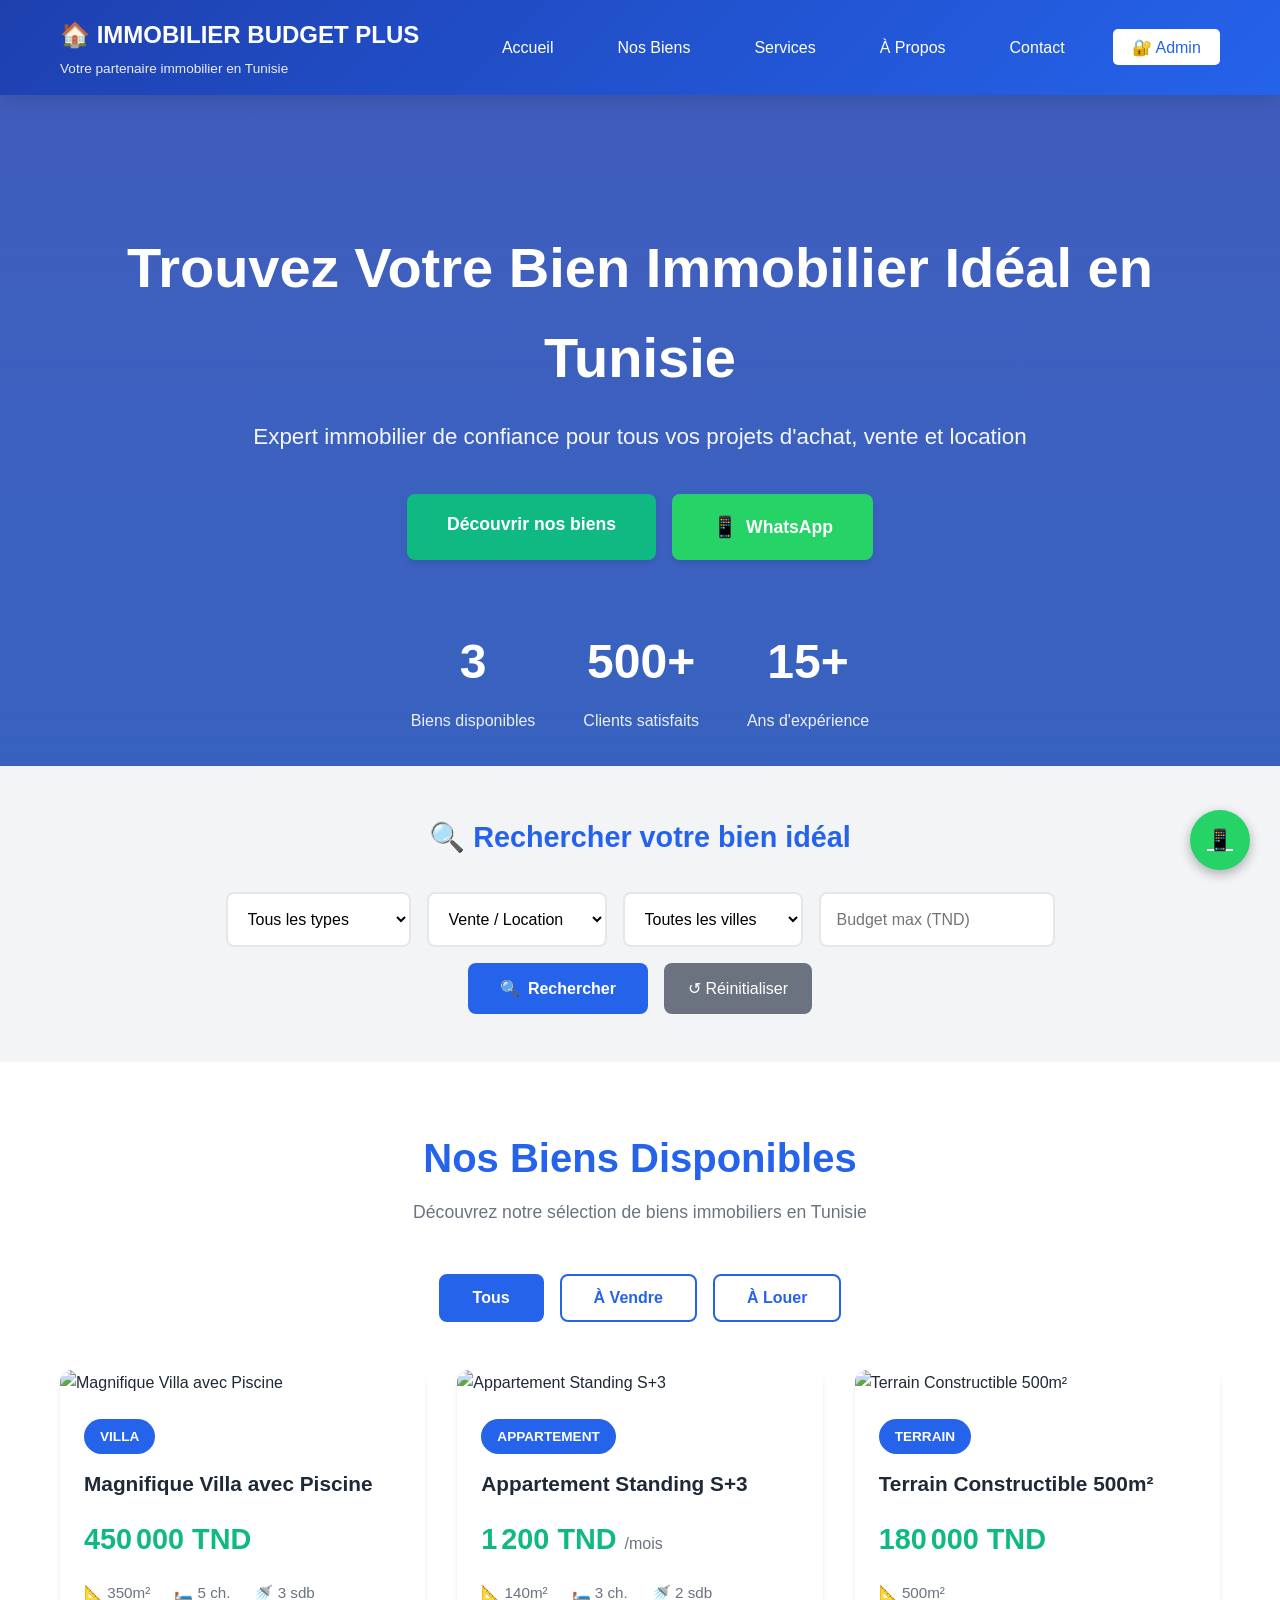
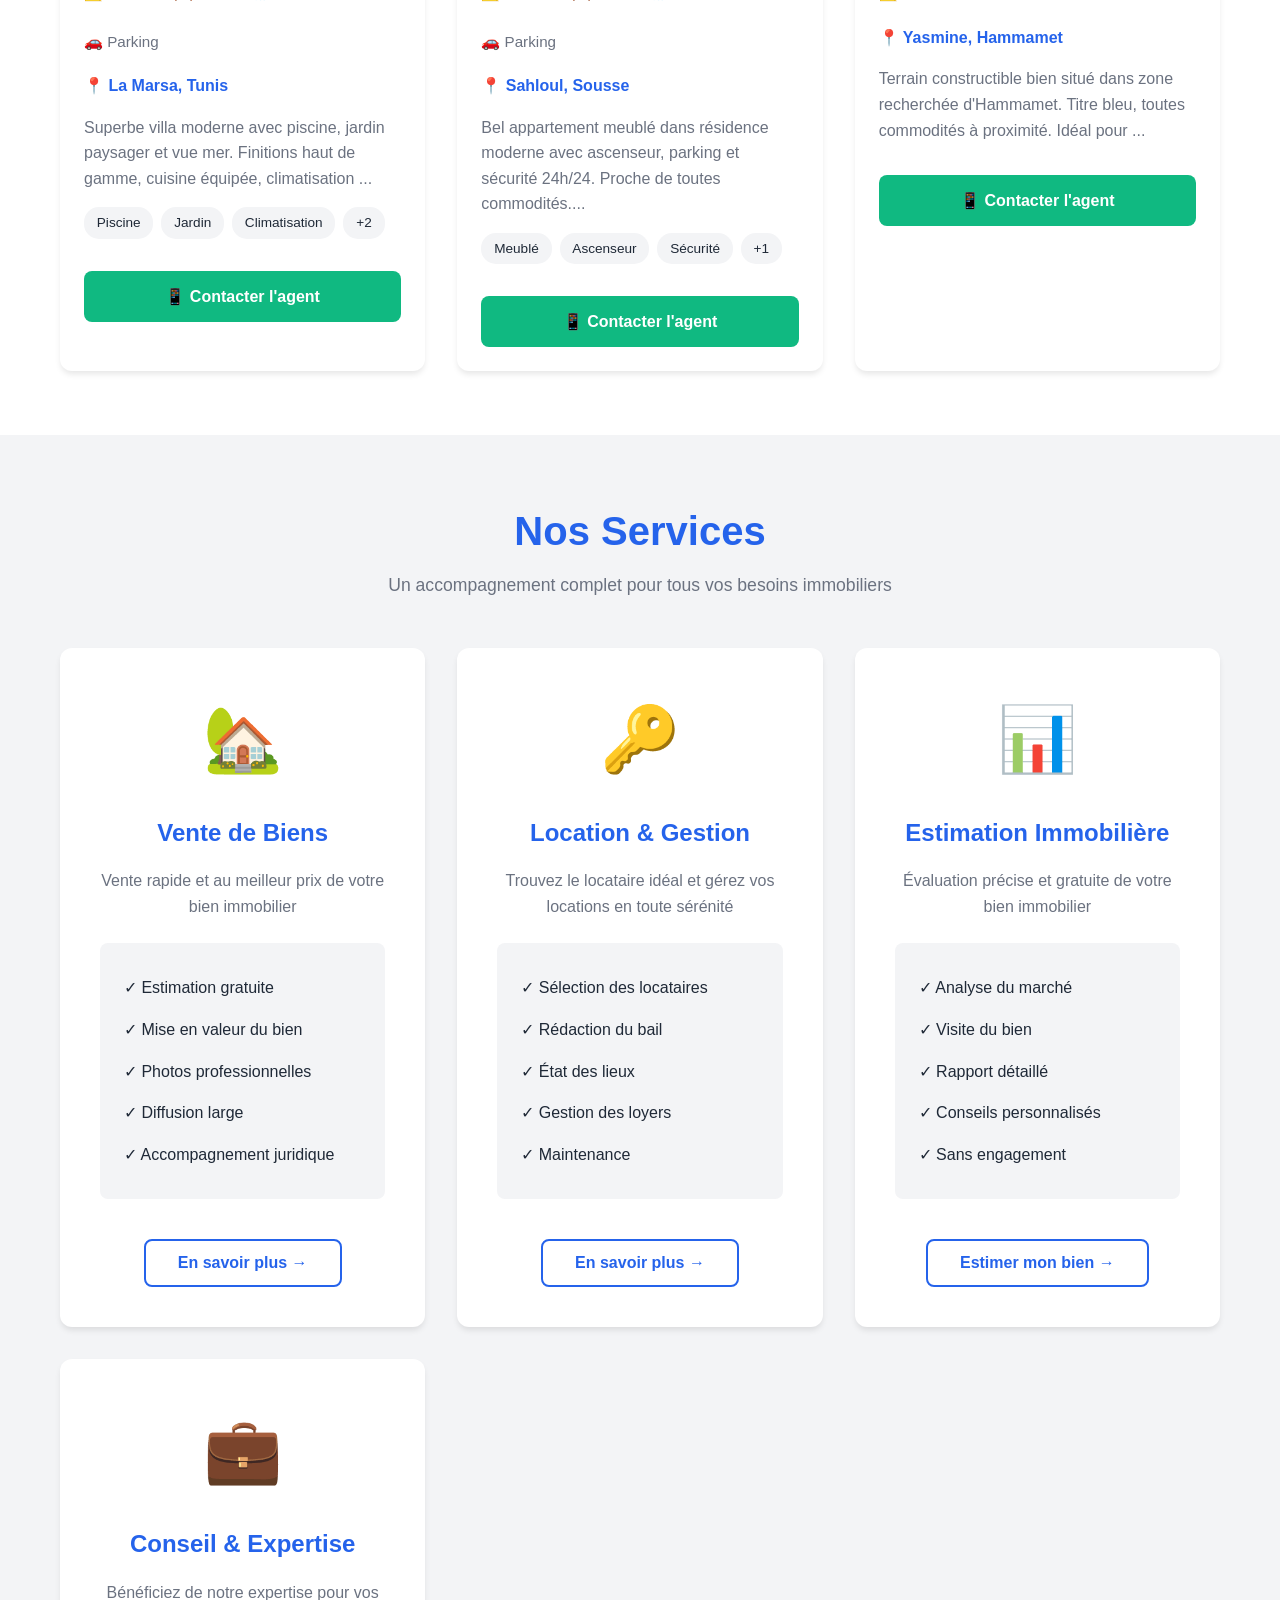
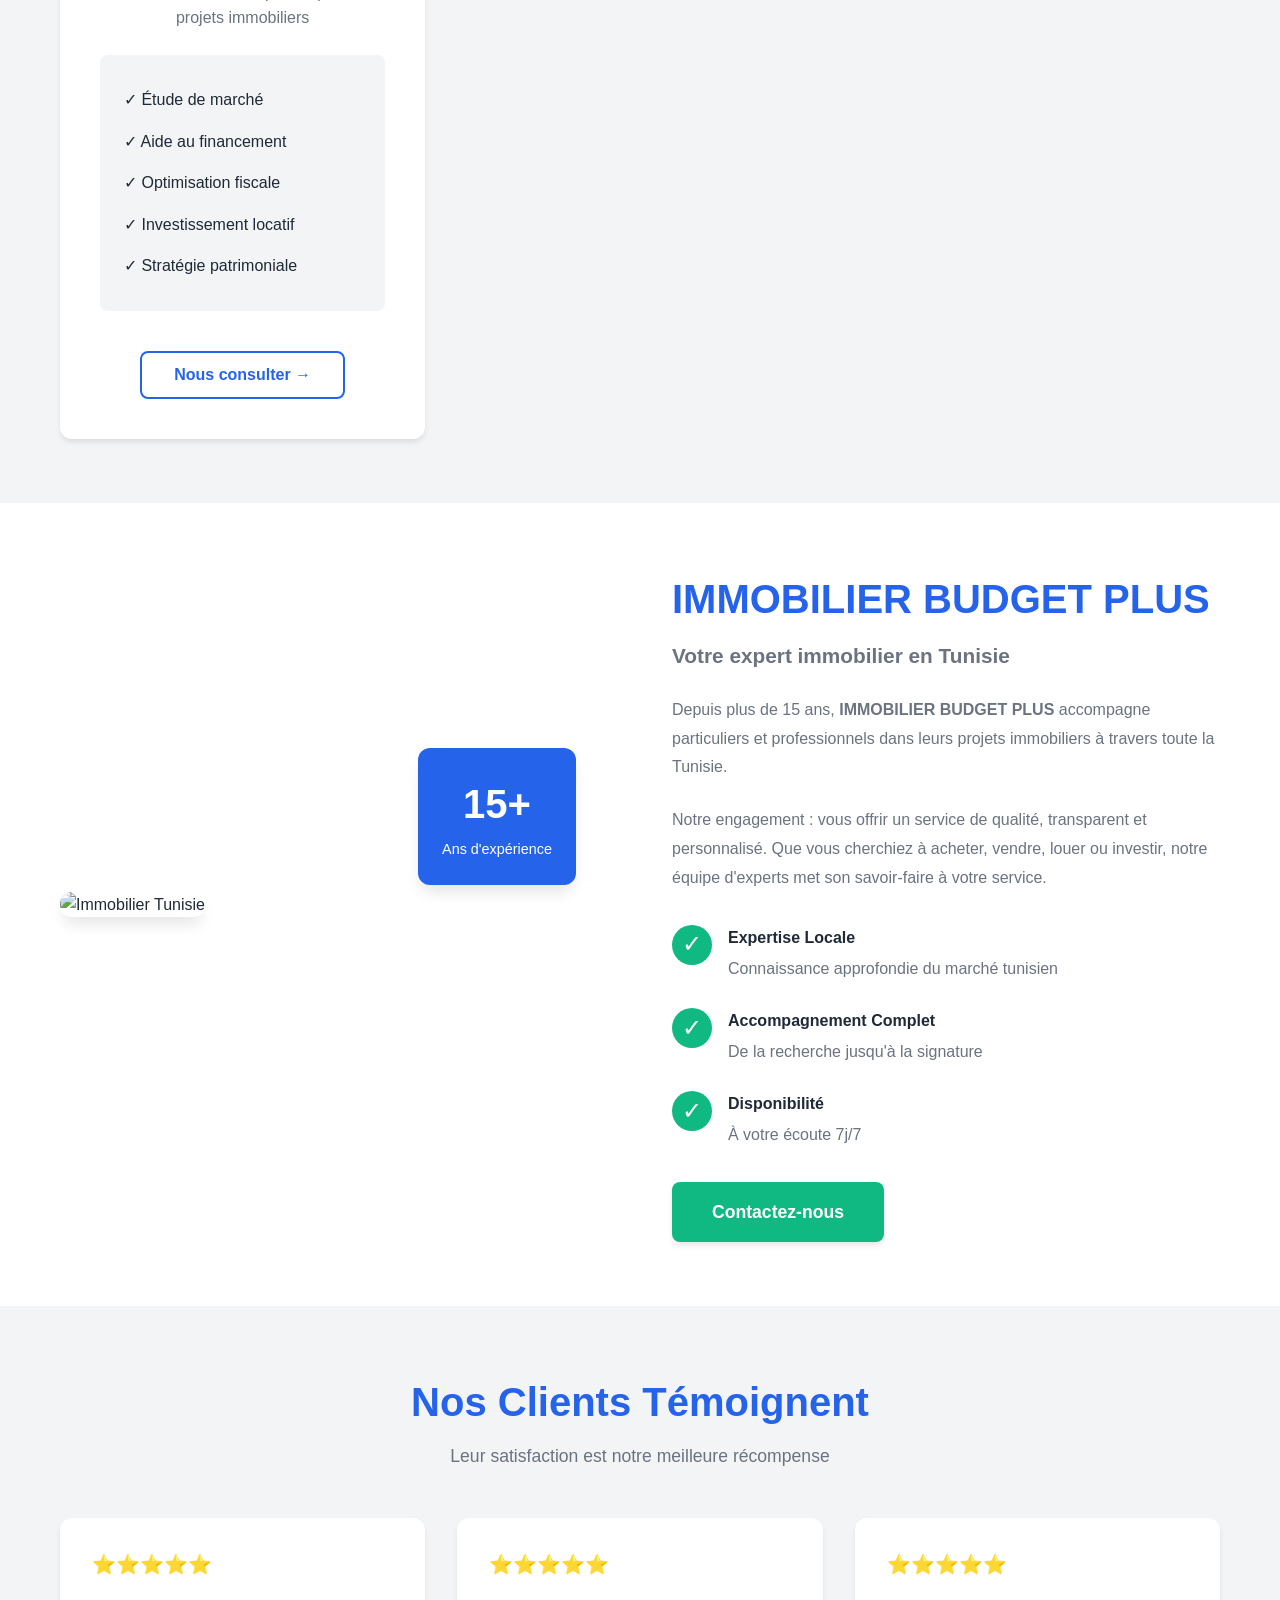
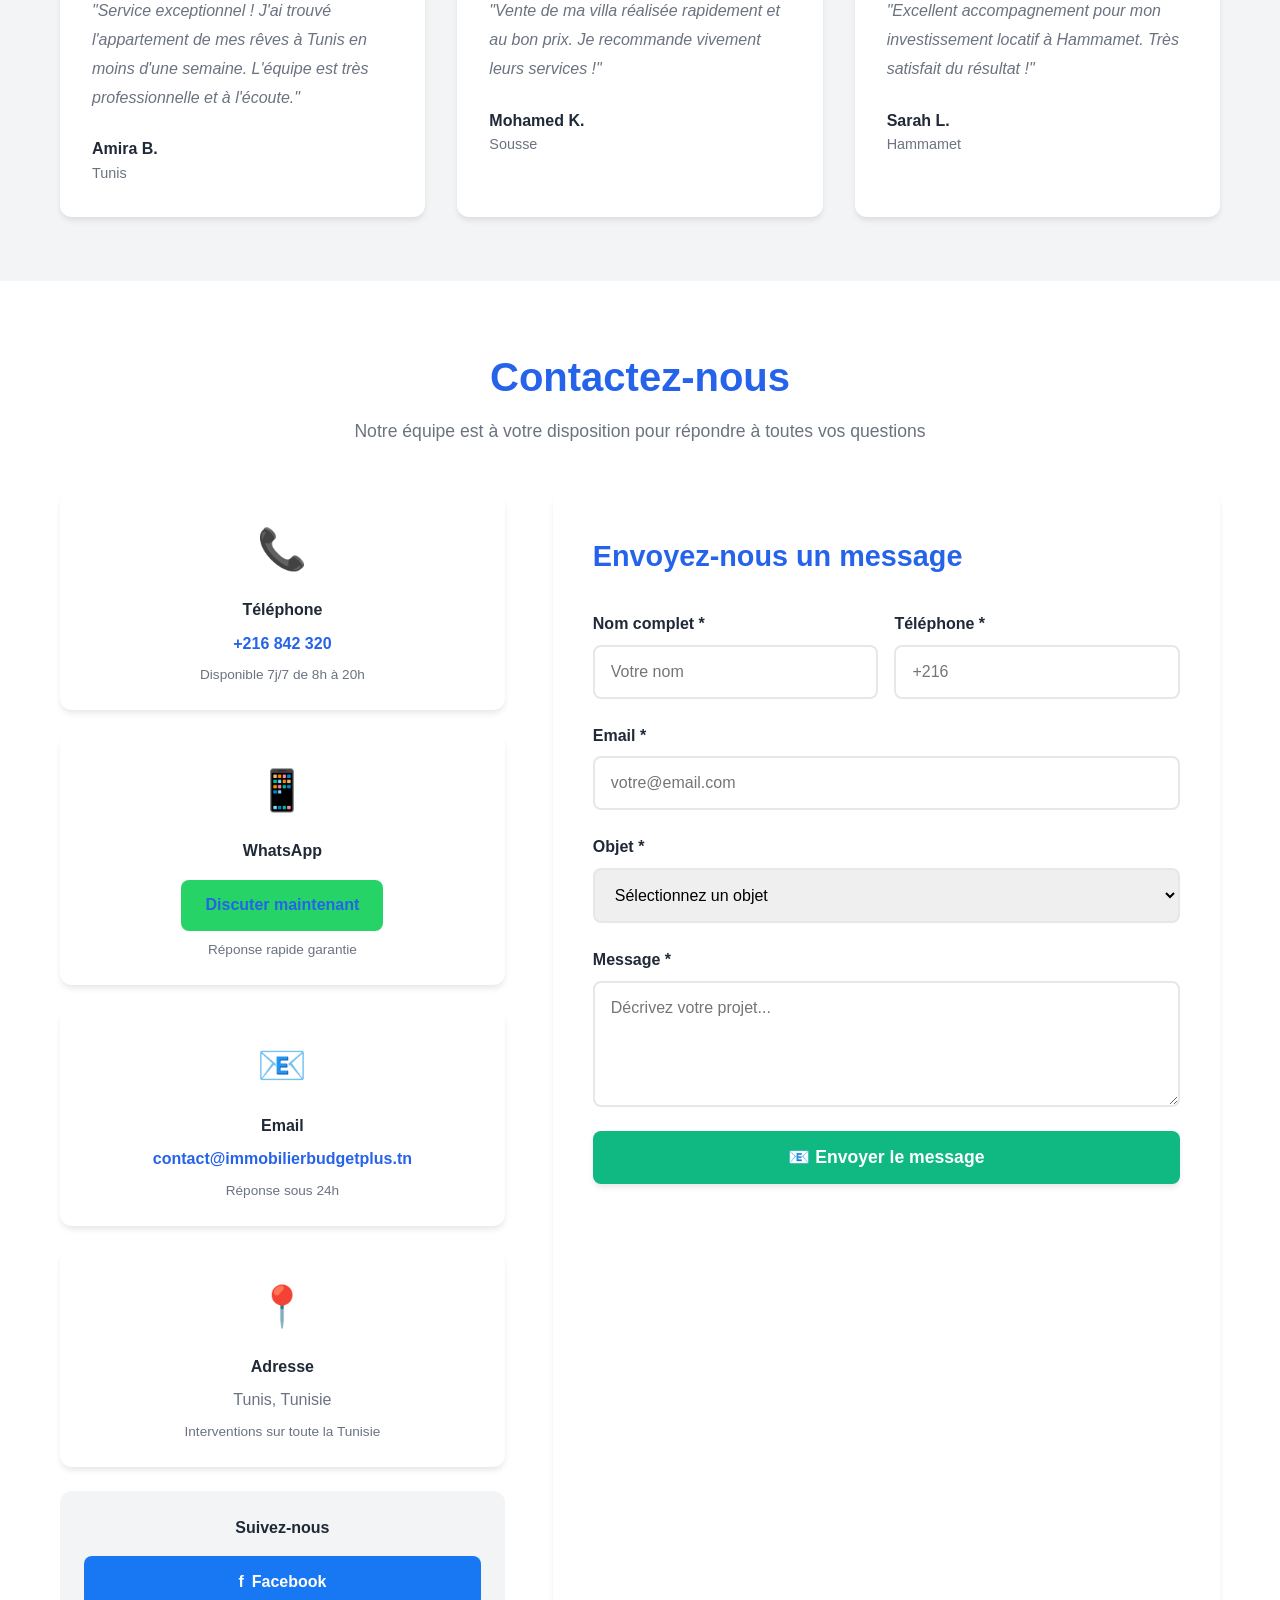
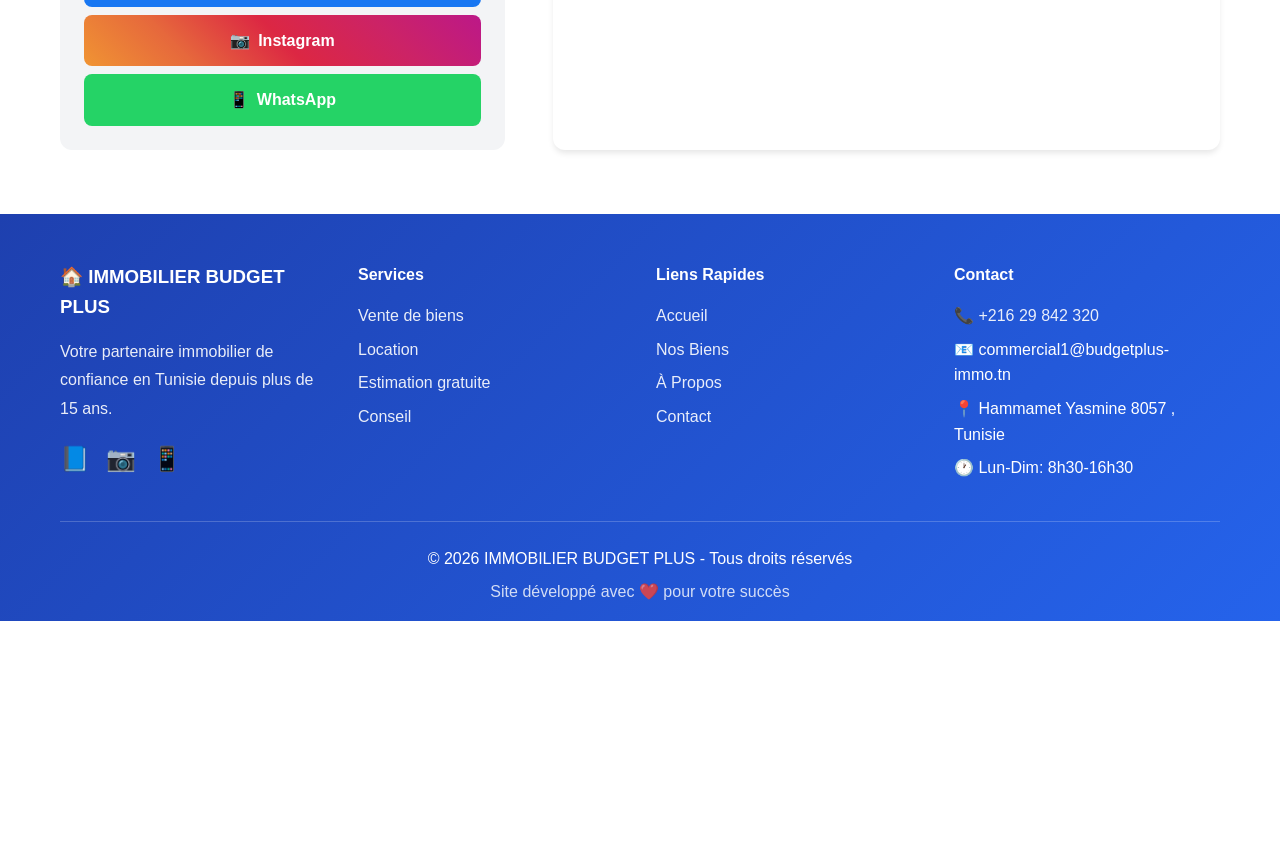
==== commit 4f78813a: "Add files via upload" ====
--- a/index.html
+++ b/index.html
@@ -438,16 +438,16 @@
                 <div class="footer-col">
                     <h4>Contact</h4>
                     <ul>
-                        <li>📞 <a href="tel:+216842320">+216 842 320</a></li>
-                        <li>📧 contact@immobilierbudgetplus.tn</li>
-                        <li>📍 Tunis, Tunisie</li>
-                        <li>🕐 Lun-Dim: 8h-20h</li>
+                        <li>📞 <a href="tel:+21629842320">+216 29 842 320</a></li>
+                        <li>📧 commercial1@budgetplus-immo.tn</li>
+                        <li>📍 Hammamet Yasmine 8057 , Tunisie</li>
+                        <li>🕐 Lun-Dim: 8h30-16h30</li>
                     </ul>
                 </div>
             </div>
             
             <div class="footer-bottom">
-                <p>&copy; 2024 IMMOBILIER BUDGET PLUS - Tous droits réservés</p>
+                <p>&copy; 2026 IMMOBILIER BUDGET PLUS - Tous droits réservés</p>
                 <p class="footer-dev">Site développé avec ❤️ pour votre succès</p>
             </div>
         </div>
